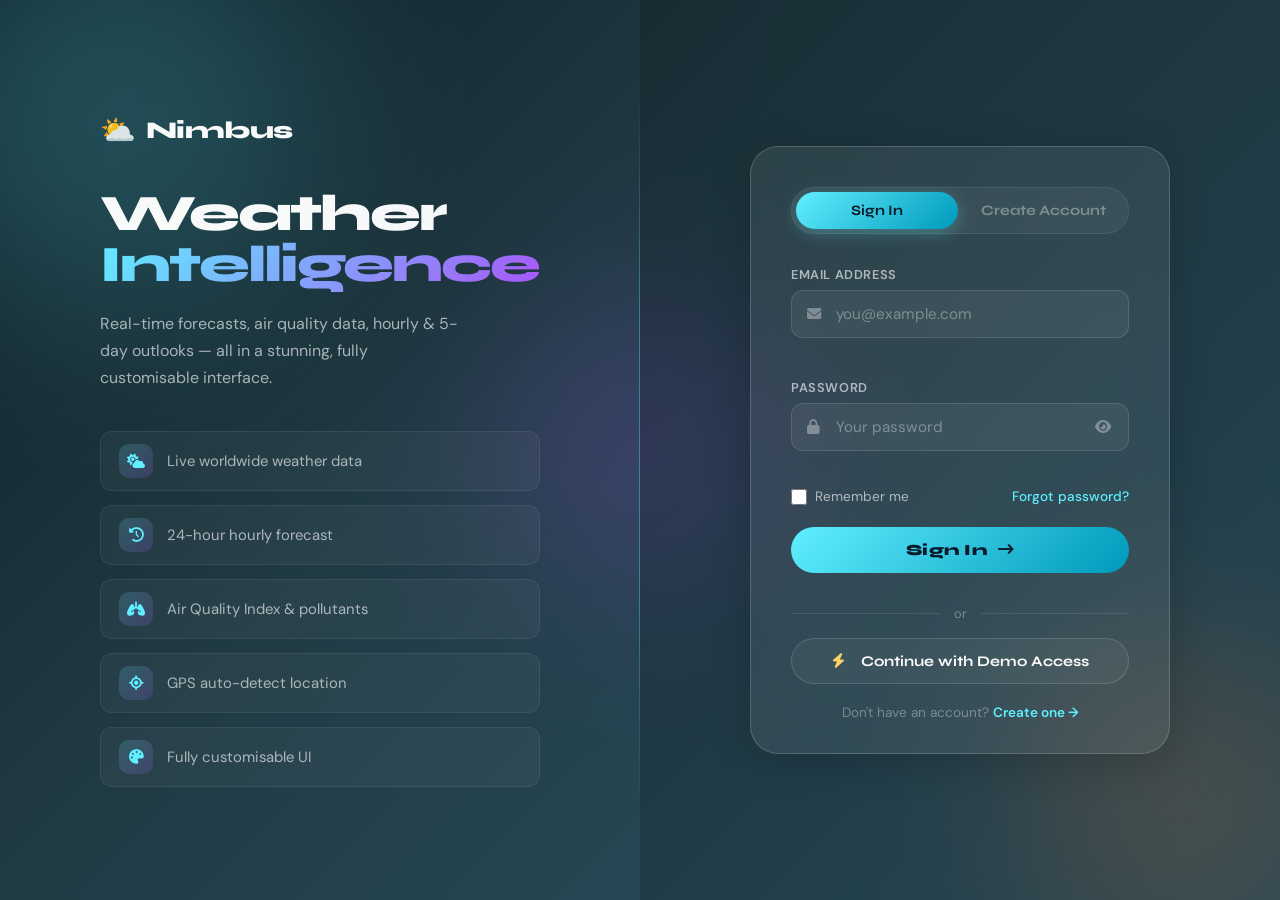
==== login.html @ afecb770 "Add login.html for user authentication interface" ====
<!DOCTYPE html>
<html lang="en">
<head>
  <meta charset="UTF-8" />
  <meta name="viewport" content="width=device-width, initial-scale=1.0"/>
  <title>Nimbus — Sign In</title>
  <link rel="stylesheet" href="style.css" />
  <link rel="preconnect" href="https://fonts.googleapis.com">
  <link rel="preconnect" href="https://fonts.gstatic.com" crossorigin>
  <link href="https://fonts.googleapis.com/css2?family=Syne:wght@400;500;600;700;800&family=DM+Sans:wght@300;400;500&display=swap" rel="stylesheet">
  <link rel="stylesheet" href="https://cdnjs.cloudflare.com/ajax/libs/font-awesome/6.5.0/css/all.min.css"/>
  <script>
    /* Redirect immediately if already logged in */
    if (localStorage.getItem('nimbus_session')) window.location.href = 'index.html';
  </script>
</head>
<body class="weather-clear">

  <div class="bg-layer"></div>
  <div class="bg-orbs">
    <div class="orb orb1"></div>
    <div class="orb orb2"></div>
    <div class="orb orb3"></div>
  </div>

  <div class="auth-page">

    <!-- ===== LEFT PANEL: Branding ===== -->
    <div class="auth-left">
      <div class="auth-brand-inner">

        <div class="logo auth-logo">
          <span class="logo-icon">⛅</span>
          <span class="logo-text">Nimbus</span>
        </div>

        <h1 class="auth-tagline">Weather<br/><span>Intelligence</span></h1>

        <p class="auth-sub">
          Real-time forecasts, air quality data, hourly &amp; 5-day outlooks —
          all in a stunning, fully customisable interface.
        </p>

        <div class="auth-features">
          <div class="auth-feature">
            <span class="af-icon"><i class="fa-solid fa-cloud-sun"></i></span>
            <span>Live worldwide weather data</span>
          </div>
          <div class="auth-feature">
            <span class="af-icon"><i class="fa-solid fa-clock-rotate-left"></i></span>
            <span>24-hour hourly forecast</span>
          </div>
          <div class="auth-feature">
            <span class="af-icon"><i class="fa-solid fa-lungs"></i></span>
            <span>Air Quality Index &amp; pollutants</span>
          </div>
          <div class="auth-feature">
            <span class="af-icon"><i class="fa-solid fa-location-crosshairs"></i></span>
            <span>GPS auto-detect location</span>
          </div>
          <div class="auth-feature">
            <span class="af-icon"><i class="fa-solid fa-palette"></i></span>
            <span>Fully customisable UI</span>
          </div>
        </div>

      </div>
    </div>

    <!-- ===== RIGHT PANEL: Auth Form ===== -->
    <div class="auth-right">
      <div class="auth-card glass-card">

        <!-- Tab Switcher -->
        <div class="auth-tabs">
          <button class="auth-tab active" data-tab="login">Sign In</button>
          <button class="auth-tab" data-tab="signup">Create Account</button>
        </div>

        <!-- ===== LOGIN FORM ===== -->
        <form class="auth-form" id="loginForm" novalidate>

          <div class="form-group">
            <label class="form-label" for="loginEmail">Email address</label>
            <div class="input-wrap">
              <i class="fa-solid fa-envelope input-icon"></i>
              <input
                type="email"
                id="loginEmail"
                class="form-input"
                placeholder="you@example.com"
                autocomplete="email"
              />
            </div>
            <span class="form-error" id="loginEmailErr"></span>
          </div>

          <div class="form-group">
            <label class="form-label" for="loginPass">Password</label>
            <div class="input-wrap">
              <i class="fa-solid fa-lock input-icon"></i>
              <input
                type="password"
                id="loginPass"
                class="form-input"
                placeholder="Your password"
                autocomplete="current-password"
              />
              <button type="button" class="toggle-pw" aria-label="Show/hide password">
                <i class="fa-solid fa-eye"></i>
              </button>
            </div>
            <span class="form-error" id="loginPassErr"></span>
          </div>

          <div class="form-row-space">
            <label class="check-label">
              <input type="checkbox" id="rememberMe" />
              <span>Remember me</span>
            </label>
            <a href="#" class="forgot-link">Forgot password?</a>
          </div>

          <button type="submit" class="btn-primary auth-submit">
            Sign In &nbsp;<i class="fa-solid fa-arrow-right-long"></i>
          </button>

          <div class="auth-divider"><span>or</span></div>

          <button type="button" class="demo-btn" id="demoBtn">
            <i class="fa-solid fa-bolt"></i>&nbsp; Continue with Demo Access
          </button>

        </form>

        <!-- ===== SIGNUP FORM ===== -->
        <form class="auth-form" id="signupForm" style="display:none" novalidate>

          <div class="form-group">
            <label class="form-label" for="signupName">Full name</label>
            <div class="input-wrap">
              <i class="fa-solid fa-user input-icon"></i>
              <input
                type="text"
                id="signupName"
                class="form-input"
                placeholder="Your full name"
                autocomplete="name"
              />
            </div>
            <span class="form-error" id="signupNameErr"></span>
          </div>

          <div class="form-group">
            <label class="form-label" for="signupEmail">Email address</label>
            <div class="input-wrap">
              <i class="fa-solid fa-envelope input-icon"></i>
              <input
                type="email"
                id="signupEmail"
                class="form-input"
                placeholder="you@example.com"
                autocomplete="email"
              />
            </div>
            <span class="form-error" id="signupEmailErr"></span>
          </div>

          <div class="form-group">
            <label class="form-label" for="signupPass">Password</label>
            <div class="input-wrap">
              <i class="fa-solid fa-lock input-icon"></i>
              <input
                type="password"
                id="signupPass"
                class="form-input"
                placeholder="Min. 8 characters"
              />
              <button type="button" class="toggle-pw" aria-label="Show/hide password">
                <i class="fa-solid fa-eye"></i>
              </button>
            </div>
            <span class="form-error" id="signupPassErr"></span>
          </div>

          <div class="form-group">
            <label class="form-label" for="signupConfirm">Confirm password</label>
            <div class="input-wrap">
              <i class="fa-solid fa-lock input-icon"></i>
              <input
                type="password"
                id="signupConfirm"
                class="form-input"
                placeholder="Repeat your password"
              />
            </div>
            <span class="form-error" id="signupConfirmErr"></span>
          </div>

          <div class="form-row-space">
            <label class="check-label">
              <input type="checkbox" id="agreeTerms" />
              <span>I agree to the <a href="#">Terms of Service</a></span>
            </label>
          </div>

          <button type="submit" class="btn-primary auth-submit">
            Create Account &nbsp;<i class="fa-solid fa-arrow-right-long"></i>
          </button>

        </form>

        <!-- Switch note -->
        <p class="auth-switch-note" id="switchNote">
          Don't have an account? <a href="#" id="switchLink">Create one →</a>
        </p>

      </div>
    </div>

  </div><!-- /auth-page -->

  <script>
    const loginForm  = document.getElementById('loginForm');
    const signupForm = document.getElementById('signupForm');
    const switchNote = document.getElementById('switchNote');
    const tabs       = document.querySelectorAll('.auth-tab');

    function setTab(tab) {
      tabs.forEach(t => t.classList.toggle('active', t.dataset.tab === tab));
      loginForm.style.display  = tab === 'login'  ? 'flex' : 'none';
      signupForm.style.display = tab === 'signup' ? 'flex' : 'none';
      switchNote.innerHTML = tab === 'login'
        ? `Don't have an account? <a href="#" id="switchLink">Create one →</a>`
        : `Already have an account? <a href="#" id="switchLink">Sign in →</a>`;
      document.getElementById('switchLink').addEventListener('click', e => {
        e.preventDefault();
        setTab(tab === 'login' ? 'signup' : 'login');
      });
    }

    tabs.forEach(t => t.addEventListener('click', () => setTab(t.dataset.tab)));
    document.getElementById('switchLink').addEventListener('click', e => {
      e.preventDefault(); setTab('signup');
    });

    document.querySelectorAll('.toggle-pw').forEach(btn => {
      btn.addEventListener('click', () => {
        const inp  = btn.parentElement.querySelector('input[type="password"], input[type="text"]');
        const icon = btn.querySelector('i');
        inp.type   = inp.type === 'password' ? 'text' : 'password';
        icon.className = inp.type === 'password' ? 'fa-solid fa-eye' : 'fa-solid fa-eye-slash';
      });
    });

    function setErr(id, msg)  { const el = document.getElementById(id); if (el) el.textContent = msg; }
    function clrErr(...ids)   { ids.forEach(id => { const el = document.getElementById(id); if (el) el.textContent = ''; }); }
    const EMAIL_RE = /^[^\s@]+@[^\s@]+\.[^\s@]+$/;

    function startSession(name, email) {
      localStorage.setItem('nimbus_session', JSON.stringify({
        name: name || email.split('@')[0],
        email,
        ts: Date.now()
      }));
      window.location.href = 'index.html';
    }

    loginForm.addEventListener('submit', e => {
      e.preventDefault();
      clrErr('loginEmailErr', 'loginPassErr');
      const email = document.getElementById('loginEmail').value.trim();
      const pass  = document.getElementById('loginPass').value;
      let ok = true;
      if (!email || !EMAIL_RE.test(email)) { setErr('loginEmailErr', 'Please enter a valid email address.'); ok = false; }
      if (!pass)                           { setErr('loginPassErr',  'Password is required.');               ok = false; }
      if (!ok) return;
      const users = JSON.parse(localStorage.getItem('nimbus_users') || '[]');
      const user  = users.find(u => u.email === email && u.pw === btoa(pass));
      if (!user) { setErr('loginPassErr', 'Incorrect email or password. Try the Demo button below.'); return; }
      startSession(user.name, user.email);
    });

    signupForm.addEventListener('submit', e => {
      e.preventDefault();
      clrErr('signupNameErr', 'signupEmailErr', 'signupPassErr', 'signupConfirmErr');
      const name    = document.getElementById('signupName').value.trim();
      const email   = document.getElementById('signupEmail').value.trim();
      const pass    = document.getElementById('signupPass').value;
      const confirm = document.getElementById('signupConfirm').value;
      const agree   = document.getElementById('agreeTerms').checked;
      let ok = true;
      if (!name)                           { setErr('signupNameErr',    'Full name is required.');                   ok = false; }
      if (!email || !EMAIL_RE.test(email)) { setErr('signupEmailErr',   'Please enter a valid email address.');      ok = false; }
      if (pass.length < 8)                 { setErr('signupPassErr',    'Password must be at least 8 characters.');  ok = false; }
      if (pass !== confirm)                { setErr('signupConfirmErr', 'Passwords do not match.');                  ok = false; }
      if (!agree)                          { setErr('signupConfirmErr', 'You must accept the Terms of Service.');     ok = false; }
      if (!ok) return;
      const users = JSON.parse(localStorage.getItem('nimbus_users') || '[]');
      if (users.find(u => u.email === email)) { setErr('signupEmailErr', 'This email is already registered. Sign in instead.'); return; }
      users.push({ name, email, pw: btoa(pass) });
      localStorage.setItem('nimbus_users', JSON.stringify(users));
      startSession(name, email);
    });

    document.getElementById('demoBtn').addEventListener('click', () => {
      startSession('Demo User', 'demo@nimbus.app');
    });
  </script>
</body>
</html>
---- style.css ----
/* ===========================
   NIMBUS WEATHER — STYLES
   =========================== */

:root {
  --font-display: 'Syne', sans-serif;
  --font-body: 'DM Sans', sans-serif;

  --glass-bg: rgba(255,255,255,0.08);
  --glass-border: rgba(255,255,255,0.18);
  --glass-shadow: 0 8px 40px rgba(0,0,0,0.18);
  --glass-blur: blur(24px);

  --text-primary: rgba(255,255,255,0.97);
  --text-secondary: rgba(255,255,255,0.62);
  --text-muted: rgba(255,255,255,0.35);

  --accent: #60EFFF;
  --accent2: #FF8C42;
  --success: #69FF97;
  --danger: #FF6B6B;
  --warning: #FFD166;

  --radius-sm: 12px;
  --radius-md: 20px;
  --radius-lg: 28px;

  --transition: all 0.3s cubic-bezier(0.4, 0, 0.2, 1);
}

body.dark-mode {
  --glass-bg: rgba(0,0,0,0.25);
  --glass-border: rgba(255,255,255,0.10);
  --text-primary: rgba(255,255,255,0.92);
}

/* ===========================
   RESET & BASE
   =========================== */
*, *::before, *::after { box-sizing: border-box; margin: 0; padding: 0; }
html { scroll-behavior: smooth; }

body {
  font-family: var(--font-body);
  color: var(--text-primary);
  min-height: 100vh;
  overflow-x: hidden;
  position: relative;
  transition: var(--transition);
}

a { color: var(--accent); text-decoration: none; }
a:hover { text-decoration: underline; }
.hidden { display: none !important; }

/* ===========================
   ANIMATED BACKGROUNDS
   =========================== */
.bg-layer {
  position: fixed;
  inset: 0;
  z-index: 0;
  transition: background 1.5s ease;
}

.weather-clear .bg-layer {
  background: linear-gradient(135deg, #0F2027 0%, #203A43 40%, #2C5364 100%);
}

.weather-clouds .bg-layer {
  background: linear-gradient(135deg, #1a1a2e 0%, #16213e 50%, #0f3460 100%);
}

.weather-rain .bg-layer {
  background: linear-gradient(135deg, #0d0d0d 0%, #1a1a2e 40%, #16213e 100%);
}

.weather-thunderstorm .bg-layer {
  background: linear-gradient(135deg, #0a0a0a 0%, #1a0533 50%, #2d0a5e 100%);
}

.weather-snow .bg-layer {
  background: linear-gradient(135deg, #1a2a4a 0%, #2a3a5a 50%, #3a4a6a 100%);
}

.weather-fog .bg-layer {
  background: linear-gradient(135deg, #2c3e50 0%, #3d5166 50%, #4a6380 100%);
}

.bg-orbs {
  position: fixed;
  inset: 0;
  z-index: 0;
  overflow: hidden;
  pointer-events: none;
}

.orb {
  position: absolute;
  border-radius: 50%;
  filter: blur(80px);
  opacity: 0.25;
  animation: floatOrb 12s ease-in-out infinite;
}

.orb1 {
  width: 500px; height: 500px;
  background: radial-gradient(circle, #60EFFF, transparent);
  top: -150px; left: -150px;
  animation-delay: 0s;
}
.orb2 {
  width: 400px; height: 400px;
  background: radial-gradient(circle, #FF8C42, transparent);
  bottom: -100px; right: -100px;
  animation-delay: -4s;
}
.orb3 {
  width: 350px; height: 350px;
  background: radial-gradient(circle, #a855f7, transparent);
  top: 50%; left: 50%;
  transform: translate(-50%, -50%);
  animation-delay: -8s;
}

@keyframes floatOrb {
  0%, 100% { transform: translate(0, 0) scale(1); }
  33% { transform: translate(40px, -30px) scale(1.05); }
  66% { transform: translate(-30px, 20px) scale(0.95); }
}

/* ===========================
   GLASS CARD
   =========================== */
.glass-card {
  background: var(--glass-bg);
  border: 1px solid var(--glass-border);
  backdrop-filter: var(--glass-blur);
  -webkit-backdrop-filter: var(--glass-blur);
  border-radius: var(--radius-lg);
  box-shadow: var(--glass-shadow);
  transition: var(--transition);
}
.glass-card:hover {
  border-color: rgba(255,255,255,0.28);
  transform: translateY(-2px);
  box-shadow: 0 16px 60px rgba(0,0,0,0.22);
}

/* ===========================
   APP WRAPPER
   =========================== */
.app-wrapper {
  position: relative;
  z-index: 2;
  max-width: 960px;
  margin: 0 auto;
  padding: 0 16px 48px;
}

/* ===========================
   HEADER
   =========================== */
.app-header {
  display: flex;
  justify-content: space-between;
  align-items: center;
  padding: 24px 0 20px;
}

.logo {
  display: flex;
  align-items: center;
  gap: 10px;
  font-family: var(--font-display);
  font-size: 1.5rem;
  font-weight: 800;
  letter-spacing: -0.5px;
}
.logo-icon { font-size: 1.8rem; }
.logo-text { color: var(--text-primary); }

.header-right {
  display: flex;
  align-items: center;
  gap: 10px;
}

.icon-btn {
  background: var(--glass-bg);
  border: 1px solid var(--glass-border);
  border-radius: 50%;
  width: 40px; height: 40px;
  display: flex; align-items: center; justify-content: center;
  cursor: pointer;
  color: var(--text-primary);
  font-size: 0.95rem;
  backdrop-filter: var(--glass-blur);
  transition: var(--transition);
}
.icon-btn:hover {
  background: rgba(255,255,255,0.18);
  border-color: rgba(255,255,255,0.4);
  transform: scale(1.1);
}

.unit-toggle {
  background: var(--glass-bg);
  border: 1px solid var(--glass-border);
  border-radius: 20px;
  padding: 6px 16px;
  cursor: pointer;
  color: var(--text-primary);
  font-family: var(--font-display);
  font-size: 0.9rem;
  font-weight: 700;
  backdrop-filter: var(--glass-blur);
  transition: var(--transition);
}
.unit-toggle:hover {
  background: rgba(255,255,255,0.18);
  transform: scale(1.05);
}

.user-avatar-btn {
  width: 40px;
  height: 40px;
  border-radius: 50%;
  background: var(--accent);
  color: #0a1a2a;
  font-family: var(--font-display);
  font-size: 0.95rem;
  font-weight: 800;
  display: flex;
  align-items: center;
  justify-content: center;
  cursor: pointer;
  transition: var(--transition);
  border: 2px solid rgba(255,255,255,0.25);
  flex-shrink: 0;
  line-height: 1;
}
.user-avatar-btn:hover {
  transform: scale(1.1);
  box-shadow: 0 4px 20px rgba(96,239,255,0.4);
}

/* ===========================
   SEARCH
   =========================== */
.search-section {
  position: relative;
  margin-bottom: 28px;
}

.search-box {
  display: flex;
  align-items: center;
  gap: 12px;
  background: var(--glass-bg);
  border: 1px solid var(--glass-border);
  backdrop-filter: var(--glass-blur);
  border-radius: 60px;
  padding: 14px 20px;
  box-shadow: 0 4px 24px rgba(0,0,0,0.15);
  transition: var(--transition);
}
.search-box:focus-within {
  border-color: var(--accent);
  box-shadow: 0 4px 32px rgba(96,239,255,0.2);
}

.search-icon {
  color: var(--text-secondary);
  font-size: 1rem;
  flex-shrink: 0;
}

#searchInput {
  flex: 1;
  background: transparent;
  border: none;
  outline: none;
  font-family: var(--font-body);
  font-size: 1rem;
  color: var(--text-primary);
}
#searchInput::placeholder { color: var(--text-muted); }

.search-btn {
  background: linear-gradient(135deg, var(--accent), #0099bb);
  border: none;
  border-radius: 40px;
  padding: 8px 22px;
  cursor: pointer;
  color: #0a1a2a;
  font-family: var(--font-display);
  font-size: 0.9rem;
  font-weight: 700;
  transition: var(--transition);
  white-space: nowrap;
}
.search-btn:hover {
  transform: scale(1.05);
  box-shadow: 0 4px 20px rgba(96,239,255,0.4);
}

.suggestions-box {
  position: absolute;
  top: calc(100% + 8px);
  left: 0; right: 0;
  background: rgba(10, 20, 40, 0.96);
  border: 1px solid var(--glass-border);
  border-radius: var(--radius-md);
  backdrop-filter: blur(32px);
  z-index: 100;
  overflow: hidden;
  box-shadow: 0 12px 40px rgba(0,0,0,0.4);
  display: none;
}
.suggestions-box.show { display: block; }
.suggestion-item {
  padding: 14px 20px;
  cursor: pointer;
  display: flex;
  align-items: center;
  gap: 12px;
  font-size: 0.95rem;
  transition: background 0.2s;
}
.suggestion-item:hover { background: rgba(255,255,255,0.08); }
.suggestion-item i { color: var(--accent); }

/* ===========================
   LOADING
   =========================== */
.loading-overlay {
  display: none;
  flex-direction: column;
  align-items: center;
  justify-content: center;
  padding: 60px 20px;
  gap: 16px;
}
.loading-overlay.show { display: flex; }
.spinner {
  width: 48px; height: 48px;
  border: 3px solid rgba(255,255,255,0.1);
  border-top-color: var(--accent);
  border-radius: 50%;
  animation: spin 0.8s linear infinite;
}
@keyframes spin { to { transform: rotate(360deg); } }
.loading-overlay p { color: var(--text-secondary); font-size: 0.95rem; }

/* ===========================
   ERROR TOAST
   =========================== */
.error-toast {
  position: fixed;
  top: 20px; left: 50%;
  transform: translateX(-50%) translateY(-80px);
  background: rgba(255,107,107,0.95);
  color: white;
  padding: 14px 24px;
  border-radius: 40px;
  font-size: 0.9rem;
  z-index: 9999;
  transition: transform 0.4s cubic-bezier(0.4,0,0.2,1);
  backdrop-filter: blur(20px);
  box-shadow: 0 8px 32px rgba(255,107,107,0.4);
  text-align: center;
  max-width: 90vw;
}
.error-toast.show { transform: translateX(-50%) translateY(0); }

/* ===========================
   HERO CARD
   =========================== */
.hero-card {
  display: flex;
  justify-content: space-between;
  align-items: flex-start;
  padding: 36px 40px;
  margin-bottom: 20px;
  gap: 20px;
}

.hero-left { flex: 1; }

.city-name {
  font-family: var(--font-display);
  font-size: clamp(2rem, 5vw, 3.2rem);
  font-weight: 800;
  line-height: 1;
  margin-bottom: 8px;
  letter-spacing: -1px;
}

.country-date {
  color: var(--text-secondary);
  font-size: 0.95rem;
  margin-bottom: 24px;
  display: flex;
  gap: 8px;
  align-items: center;
}
.dot { color: var(--text-muted); }

.temp-display {
  display: flex;
  align-items: flex-start;
  gap: 4px;
  line-height: 1;
  margin-bottom: 10px;
}
#tempValue {
  font-family: var(--font-display);
  font-size: clamp(4rem, 12vw, 6rem);
  font-weight: 800;
  letter-spacing: -4px;
}
.temp-unit {
  font-family: var(--font-display);
  font-size: 2rem;
  font-weight: 600;
  margin-top: 12px;
  color: var(--text-secondary);
}

.weather-desc {
  font-size: 1.2rem;
  font-weight: 500;
  color: var(--text-secondary);
  text-transform: capitalize;
  margin-bottom: 16px;
}

.feels-row { font-size: 0.9rem; color: var(--text-secondary); }
.feels-row strong { color: var(--text-primary); }

.hero-right {
  display: flex;
  flex-direction: column;
  align-items: center;
  gap: 28px;
  min-width: 160px;
}

.weather-icon-wrap { position: relative; }

.big-icon {
  font-size: clamp(5rem, 10vw, 7rem);
  filter: drop-shadow(0 0 30px rgba(255,255,255,0.3));
  animation: iconFloat 4s ease-in-out infinite;
}
@keyframes iconFloat {
  0%, 100% { transform: translateY(0); }
  50% { transform: translateY(-12px); }
}

.sun-times { display: flex; flex-direction: column; gap: 12px; width: 100%; }
.sun-item {
  display: flex;
  align-items: center;
  gap: 12px;
  background: rgba(255,255,255,0.05);
  padding: 10px 16px;
  border-radius: var(--radius-sm);
  border: 1px solid rgba(255,255,255,0.08);
}
.sun-item i { color: var(--warning); font-size: 1rem; width: 16px; text-align: center; }
.sun-item div { display: flex; flex-direction: column; }
.sun-label { font-size: 0.72rem; color: var(--text-muted); text-transform: uppercase; letter-spacing: 0.5px; }
.sun-item span:last-child { font-size: 0.92rem; font-weight: 600; }

/* ===========================
   STATS GRID
   =========================== */
.stats-grid {
  display: grid;
  grid-template-columns: repeat(3, 1fr);
  gap: 16px;
  margin-bottom: 20px;
}

.stat-card { padding: 22px 24px; display: flex; flex-direction: column; gap: 10px; }

.stat-icon { font-size: 1.4rem; }
.stat-icon.blue { color: #60EFFF; }
.stat-icon.teal { color: #48CAE4; }
.stat-icon.orange { color: #FF8C42; }
.stat-icon.purple { color: #C77DFF; }
.stat-icon.green { color: #69FF97; }

.stat-info { display: flex; flex-direction: column; gap: 3px; }
.stat-label { font-size: 0.75rem; color: var(--text-muted); text-transform: uppercase; letter-spacing: 0.8px; }
.stat-value { font-family: var(--font-display); font-size: 1.3rem; font-weight: 700; }

.stat-bar { height: 4px; background: rgba(255,255,255,0.1); border-radius: 2px; overflow: hidden; }
.stat-bar-fill {
  height: 100%;
  background: linear-gradient(90deg, var(--accent), #0099bb);
  border-radius: 2px;
  transition: width 1s ease;
}

.wind-dir { font-size: 0.85rem; color: var(--text-secondary); display: flex; align-items: center; gap: 6px; }

/* ===========================
   SECTIONS
   =========================== */
.section-block { padding: 28px 32px; margin-bottom: 20px; }

.section-header { display: flex; align-items: center; gap: 12px; margin-bottom: 24px; }
.section-header i { color: var(--accent); font-size: 1.1rem; }
.section-header h3 { font-family: var(--font-display); font-size: 1.05rem; font-weight: 700; letter-spacing: 0.2px; }

.hourly-scroll {
  display: flex;
  gap: 12px;
  overflow-x: auto;
  padding-bottom: 8px;
  scrollbar-width: thin;
  scrollbar-color: rgba(255,255,255,0.15) transparent;
}
.hourly-scroll::-webkit-scrollbar { height: 4px; }
.hourly-scroll::-webkit-scrollbar-thumb { background: rgba(255,255,255,0.2); border-radius: 4px; }

.hourly-item {
  flex: 0 0 80px;
  display: flex;
  flex-direction: column;
  align-items: center;
  gap: 8px;
  padding: 16px 10px;
  border-radius: var(--radius-sm);
  border: 1px solid rgba(255,255,255,0.08);
  background: rgba(255,255,255,0.04);
  transition: var(--transition);
  cursor: default;
}
.hourly-item:hover { background: rgba(255,255,255,0.1); border-color: rgba(255,255,255,0.2); }
.hourly-item.now { background: rgba(96,239,255,0.12); border-color: var(--accent); }

.hourly-time { font-size: 0.75rem; color: var(--text-muted); font-weight: 600; }
.hourly-icon { font-size: 1.5rem; }
.hourly-temp { font-family: var(--font-display); font-size: 0.95rem; font-weight: 700; }
.hourly-rain { font-size: 0.72rem; color: #60EFFF; }

.forecast-list { display: flex; flex-direction: column; gap: 10px; }

.forecast-item {
  display: flex;
  align-items: center;
  gap: 16px;
  padding: 16px 20px;
  border-radius: var(--radius-sm);
  border: 1px solid rgba(255,255,255,0.06);
  background: rgba(255,255,255,0.03);
  transition: var(--transition);
}
.forecast-item:hover { background: rgba(255,255,255,0.07); border-color: rgba(255,255,255,0.14); }

.forecast-day { font-family: var(--font-display); font-weight: 700; font-size: 0.95rem; min-width: 80px; }
.forecast-icon { font-size: 1.6rem; }
.forecast-desc { flex: 1; font-size: 0.88rem; color: var(--text-secondary); text-transform: capitalize; }
.forecast-rain { font-size: 0.8rem; color: #60EFFF; min-width: 50px; text-align: right; }
.forecast-temps { display: flex; gap: 10px; min-width: 100px; justify-content: flex-end; }
.forecast-max { font-family: var(--font-display); font-weight: 700; font-size: 0.95rem; }
.forecast-min { font-family: var(--font-display); font-weight: 400; font-size: 0.95rem; color: var(--text-muted); }

/* ===========================
   BOTTOM GRID
   =========================== */
.bottom-grid { display: grid; grid-template-columns: 1fr 1fr; gap: 20px; margin-bottom: 20px; }

.aqi-card, .map-card { padding: 28px 32px; }

.aqi-display { display: flex; align-items: baseline; gap: 16px; margin-bottom: 20px; }
.aqi-index { font-family: var(--font-display); font-size: 3.5rem; font-weight: 800; letter-spacing: -2px; line-height: 1; }
.aqi-label { font-size: 1rem; font-weight: 600; }

.aqi-good { color: var(--success); }
.aqi-moderate { color: var(--warning); }
.aqi-poor { color: var(--accent2); }
.aqi-bad { color: var(--danger); }

.aqi-details { display: grid; grid-template-columns: 1fr 1fr; gap: 12px; }
.aqi-detail-item { display: flex; flex-direction: column; gap: 3px; }
.aqi-detail-name { font-size: 0.72rem; color: var(--text-muted); text-transform: uppercase; letter-spacing: 0.5px; }
.aqi-detail-value { font-family: var(--font-display); font-size: 0.95rem; font-weight: 700; }

.location-details { display: flex; flex-direction: column; gap: 14px; }
.loc-item {
  display: flex;
  justify-content: space-between;
  align-items: center;
  padding-bottom: 12px;
  border-bottom: 1px solid rgba(255,255,255,0.06);
}
.loc-item:last-child { border-bottom: none; padding-bottom: 0; }
.loc-key { font-size: 0.82rem; color: var(--text-muted); text-transform: uppercase; letter-spacing: 0.5px; }
.loc-val { font-family: var(--font-display); font-size: 0.95rem; font-weight: 700; }

/* ===========================
   MODAL
   =========================== */
.modal-overlay {
  position: fixed;
  inset: 0;
  background: rgba(0,0,0,0.7);
  backdrop-filter: blur(20px);
  z-index: 9999;
  display: flex;
  align-items: center;
  justify-content: center;
  padding: 20px;
}
.modal-overlay.hidden { display: none; }

.modal-card {
  background: rgba(10,20,40,0.95);
  border: 1px solid rgba(255,255,255,0.15);
  border-radius: var(--radius-lg);
  padding: 48px 40px;
  max-width: 440px;
  width: 100%;
  text-align: center;
  box-shadow: 0 32px 80px rgba(0,0,0,0.5);
  animation: modalIn 0.4s cubic-bezier(0.4,0,0.2,1);
}
@keyframes modalIn {
  from { transform: scale(0.9); opacity: 0; }
  to { transform: scale(1); opacity: 1; }
}

.modal-icon { font-size: 3.5rem; margin-bottom: 16px; }
.modal-card h2 { font-family: var(--font-display); font-size: 1.8rem; font-weight: 800; margin-bottom: 12px; }
.modal-card h2 span { color: var(--accent); }
.modal-card p { color: var(--text-secondary); font-size: 0.95rem; line-height: 1.6; margin-bottom: 14px; }

.get-key-link { display: inline-block; font-size: 0.9rem; margin-bottom: 24px; color: var(--accent); font-weight: 600; }

.modal-card input {
  width: 100%;
  background: rgba(255,255,255,0.06);
  border: 1px solid rgba(255,255,255,0.15);
  border-radius: var(--radius-sm);
  padding: 14px 18px;
  font-family: var(--font-body);
  font-size: 0.95rem;
  color: var(--text-primary);
  outline: none;
  margin-bottom: 16px;
  transition: border-color 0.3s;
}
.modal-card input:focus { border-color: var(--accent); }
.modal-card input::placeholder { color: var(--text-muted); }

.btn-primary {
  width: 100%;
  background: linear-gradient(135deg, var(--accent), #0099bb);
  border: none;
  border-radius: 40px;
  padding: 14px;
  cursor: pointer;
  color: #0a1a2a;
  font-family: var(--font-display);
  font-size: 1rem;
  font-weight: 800;
  transition: var(--transition);
  margin-bottom: 16px;
}
.btn-primary:hover {
  transform: scale(1.03);
  box-shadow: 0 8px 30px rgba(96,239,255,0.4);
}

.modal-card small { color: var(--text-muted); font-size: 0.78rem; line-height: 1.5; }

/* ===========================
   FOOTER
   =========================== */
.app-footer {
  text-align: center;
  padding: 20px 0 0;
  color: var(--text-muted);
  font-size: 0.82rem;
  display: flex;
  justify-content: center;
  gap: 20px;
  flex-wrap: wrap;
}
.app-footer a { color: var(--accent); }

/* ===========================
   ANIMATIONS - CONTENT IN
   =========================== */
.main-content.show > * { animation: fadeUp 0.5s ease both; }
.main-content.show > *:nth-child(1) { animation-delay: 0.05s; }
.main-content.show > *:nth-child(2) { animation-delay: 0.1s; }
.main-content.show > *:nth-child(3) { animation-delay: 0.15s; }
.main-content.show > *:nth-child(4) { animation-delay: 0.2s; }
.main-content.show > *:nth-child(5) { animation-delay: 0.25s; }
.main-content.show > *:nth-child(6) { animation-delay: 0.3s; }

@keyframes fadeUp {
  from { opacity: 0; transform: translateY(20px); }
  to { opacity: 1; transform: translateY(0); }
}

.rain-canvas {
  position: fixed;
  inset: 0;
  z-index: 1;
  pointer-events: none;
  opacity: 0.5;
}

/* =====================================================
   AUTH PAGE — PREMIUM RESPONSIVE (login.html)
   ===================================================== */

.auth-page {
  position: relative;
  z-index: 2;
  min-height: 100vh;
  display: grid;
  grid-template-columns: 1fr 1fr;
  align-items: stretch;
}

/* ---- LEFT BRANDING PANEL ---- */
.auth-left {
  display: flex;
  align-items: center;
  justify-content: center;
  padding: 60px 56px;
  position: relative;
  overflow: hidden;
}

/* Decorative shimmer line on right edge of left panel */
.auth-left::after {
  content: '';
  position: absolute;
  top: 10%;
  right: 0;
  width: 1px;
  height: 80%;
  background: linear-gradient(
    to bottom,
    transparent,
    rgba(96,239,255,0.35) 30%,
    rgba(96,239,255,0.35) 70%,
    transparent
  );
}

.auth-brand-inner {
  max-width: 440px;
  width: 100%;
  animation: fadeUp 0.8s ease both;
}

.auth-logo {
  margin-bottom: 40px;
}

.auth-tagline {
  font-family: var(--font-display);
  font-size: clamp(2.6rem, 4vw, 3.8rem);
  font-weight: 800;
  line-height: 1.0;
  letter-spacing: -2px;
  margin-bottom: 20px;
  color: var(--text-primary);
}
.auth-tagline span {
  background: linear-gradient(135deg, var(--accent), #a855f7);
  -webkit-background-clip: text;
  -webkit-text-fill-color: transparent;
  background-clip: text;
}

.auth-sub {
  color: var(--text-secondary);
  font-size: 1rem;
  line-height: 1.7;
  margin-bottom: 40px;
  max-width: 360px;
}

.auth-features {
  display: flex;
  flex-direction: column;
  gap: 14px;
}

.auth-feature {
  display: flex;
  align-items: center;
  gap: 14px;
  font-size: 0.93rem;
  color: var(--text-secondary);
  padding: 12px 18px;
  background: rgba(255,255,255,0.04);
  border: 1px solid rgba(255,255,255,0.07);
  border-radius: var(--radius-sm);
  transition: var(--transition);
}
.auth-feature:hover {
  background: rgba(255,255,255,0.08);
  color: var(--text-primary);
  border-color: rgba(96,239,255,0.2);
  transform: translateX(4px);
}

.af-icon {
  width: 34px;
  height: 34px;
  border-radius: 10px;
  background: linear-gradient(135deg, rgba(96,239,255,0.18), rgba(168,85,247,0.18));
  display: flex;
  align-items: center;
  justify-content: center;
  font-size: 0.9rem;
  color: var(--accent);
  flex-shrink: 0;
}

/* ---- RIGHT FORM PANEL ---- */
.auth-right {
  display: flex;
  align-items: center;
  justify-content: center;
  padding: 48px 56px;
  background: rgba(0,0,0,0.15);
}

.auth-card {
  width: 100%;
  max-width: 420px;
  padding: 40px 40px 32px;
  /* Override the hover translateY so the form doesn't jump */
  transition: box-shadow 0.3s ease, border-color 0.3s ease;
}
.auth-card:hover {
  transform: none;
}

/* ---- TABS ---- */
.auth-tabs {
  display: flex;
  gap: 4px;
  background: rgba(255,255,255,0.05);
  border: 1px solid rgba(255,255,255,0.08);
  border-radius: 40px;
  padding: 4px;
  margin-bottom: 32px;
}

.auth-tab {
  flex: 1;
  background: transparent;
  border: none;
  border-radius: 36px;
  padding: 10px 16px;
  font-family: var(--font-display);
  font-size: 0.9rem;
  font-weight: 700;
  color: var(--text-muted);
  cursor: pointer;
  transition: var(--transition);
}
.auth-tab.active {
  background: linear-gradient(135deg, var(--accent), #0099bb);
  color: #0a1a2a;
  box-shadow: 0 4px 16px rgba(96,239,255,0.3);
}
.auth-tab:not(.active):hover { color: var(--text-primary); background: rgba(255,255,255,0.06); }

/* ---- FORM ---- */
.auth-form {
  display: flex;
  flex-direction: column;
  gap: 18px;
}

.form-group {
  display: flex;
  flex-direction: column;
  gap: 7px;
}

.form-label {
  font-size: 0.8rem;
  font-weight: 600;
  color: var(--text-secondary);
  text-transform: uppercase;
  letter-spacing: 0.6px;
}

.input-wrap {
  position: relative;
  display: flex;
  align-items: center;
}

.input-icon {
  position: absolute;
  left: 16px;
  color: var(--text-muted);
  font-size: 0.9rem;
  pointer-events: none;
  z-index: 1;
}

.form-input {
  width: 100%;
  background: rgba(255,255,255,0.06);
  border: 1px solid rgba(255,255,255,0.12);
  border-radius: var(--radius-sm);
  padding: 13px 44px 13px 44px;
  font-family: var(--font-body);
  font-size: 0.95rem;
  color: var(--text-primary);
  outline: none;
  transition: border-color 0.25s ease, background 0.25s ease, box-shadow 0.25s ease;
}
.form-input::placeholder { color: var(--text-muted); }
.form-input:focus {
  border-color: var(--accent);
  background: rgba(96,239,255,0.06);
  box-shadow: 0 0 0 3px rgba(96,239,255,0.12);
}

.toggle-pw {
  position: absolute;
  right: 14px;
  background: transparent;
  border: none;
  color: var(--text-muted);
  cursor: pointer;
  font-size: 0.9rem;
  padding: 4px;
  transition: color 0.2s;
  z-index: 1;
}
.toggle-pw:hover { color: var(--text-primary); }

.form-error {
  font-size: 0.78rem;
  color: var(--danger);
  min-height: 16px;
  padding-left: 4px;
}

/* Remember / Forgot row */
.form-row-space {
  display: flex;
  justify-content: space-between;
  align-items: center;
  margin-top: -4px;
  flex-wrap: wrap;
  gap: 8px;
}

.check-label {
  display: flex;
  align-items: center;
  gap: 8px;
  font-size: 0.85rem;
  color: var(--text-secondary);
  cursor: pointer;
  user-select: none;
}
.check-label input[type="checkbox"] {
  width: 16px;
  height: 16px;
  accent-color: var(--accent);
  cursor: pointer;
}
.check-label a { font-size: 0.85rem; }

.forgot-link {
  font-size: 0.85rem;
  color: var(--accent);
  font-weight: 500;
}
.forgot-link:hover { text-decoration: underline; }

/* Submit button */
.auth-submit {
  margin-top: 4px;
  padding: 14px;
  border-radius: 40px;
  font-size: 0.97rem;
  letter-spacing: 0.3px;
}

/* Divider */
.auth-divider {
  display: flex;
  align-items: center;
  gap: 14px;
  color: var(--text-muted);
  font-size: 0.8rem;
  margin: -2px 0;
}
.auth-divider::before,
.auth-divider::after {
  content: '';
  flex: 1;
  height: 1px;
  background: rgba(255,255,255,0.1);
}

/* Demo button */
.demo-btn {
  width: 100%;
  background: rgba(255,255,255,0.05);
  border: 1px solid rgba(255,255,255,0.14);
  border-radius: 40px;
  padding: 13px;
  cursor: pointer;
  color: var(--text-primary);
  font-family: var(--font-display);
  font-size: 0.92rem;
  font-weight: 700;
  transition: var(--transition);
  display: flex;
  align-items: center;
  justify-content: center;
  gap: 8px;
}
.demo-btn:hover {
  background: rgba(255,255,255,0.1);
  border-color: rgba(255,255,255,0.28);
  transform: scale(1.02);
  box-shadow: 0 4px 20px rgba(0,0,0,0.2);
}
.demo-btn i { color: var(--warning); }

/* Switch note */
.auth-switch-note {
  text-align: center;
  margin-top: 20px;
  font-size: 0.85rem;
  color: var(--text-muted);
}
.auth-switch-note a {
  color: var(--accent);
  font-weight: 600;
}

/* =====================================================
   RESPONSIVE — TABLET (≤ 1024px)
   ===================================================== */
@media (max-width: 1024px) {
  .auth-page {
    grid-template-columns: 1fr 1fr;
  }

  .auth-left {
    padding: 48px 36px;
  }

  .auth-right {
    padding: 40px 32px;
  }

  .auth-tagline {
    font-size: clamp(2rem, 3.5vw, 2.8rem);
  }

  .auth-sub {
    font-size: 0.92rem;
  }

  .auth-card {
    padding: 32px 28px 24px;
  }

  /* Main app stats grid */
  .stats-grid {
    grid-template-columns: repeat(2, 1fr);
  }

  .bottom-grid {
    grid-template-columns: 1fr;
  }
}

/* =====================================================
   RESPONSIVE — SMALL TABLET / LARGE MOBILE (≤ 768px)
   ===================================================== */
@media (max-width: 768px) {

  /* ---- Auth page stacks vertically ---- */
  .auth-page {
    grid-template-columns: 1fr;
    grid-template-rows: auto 1fr;
  }

  .auth-left {
    padding: 36px 24px 28px;
    justify-content: flex-start;
  }

  /* Hide the decorative border line */
  .auth-left::after { display: none; }

  .auth-brand-inner {
    max-width: 100%;
  }

  .auth-logo {
    margin-bottom: 20px;
  }

  .auth-tagline {
    font-size: clamp(1.8rem, 6vw, 2.4rem);
    margin-bottom: 14px;
  }

  .auth-sub {
    font-size: 0.9rem;
    margin-bottom: 20px;
    max-width: 100%;
  }

  .auth-features {
    display: grid;
    grid-template-columns: 1fr 1fr;
    gap: 10px;
  }

  .auth-feature {
    font-size: 0.82rem;
    padding: 10px 12px;
    gap: 10px;
  }

  .auth-feature:hover { transform: none; }

  .af-icon {
    width: 28px;
    height: 28px;
    border-radius: 8px;
    font-size: 0.78rem;
    flex-shrink: 0;
  }

  /* Right panel full width */
  .auth-right {
    padding: 24px 20px 40px;
    background: transparent;
  }

  .auth-card {
    max-width: 100%;
    padding: 28px 24px 20px;
  }

  /* Main app */
  .hero-card {
    flex-direction: column;
    padding: 28px 24px;
  }

  .hero-right {
    width: 100%;
    flex-direction: row;
    justify-content: space-between;
    min-width: unset;
  }

  .sun-times {
    flex-direction: row;
    gap: 10px;
  }

  .stats-grid {
    grid-template-columns: repeat(2, 1fr);
  }

  .section-block {
    padding: 20px 20px;
  }

  .bottom-grid {
    grid-template-columns: 1fr;
  }

  .forecast-item { flex-wrap: wrap; }
  .forecast-desc { min-width: 100px; }
}

/* =====================================================
   RESPONSIVE — MOBILE (≤ 480px)
   ===================================================== */
@media (max-width: 480px) {

  .auth-left {
    padding: 28px 18px 20px;
  }

  .auth-tagline {
    font-size: 1.8rem;
    letter-spacing: -1px;
  }

  .auth-sub {
    font-size: 0.85rem;
    line-height: 1.6;
  }

  /* Single column features on very small screens */
  .auth-features {
    grid-template-columns: 1fr;
    gap: 8px;
  }

  .auth-right {
    padding: 16px 16px 36px;
  }

  .auth-card {
    padding: 24px 18px 18px;
    border-radius: var(--radius-md);
  }

  .auth-tabs {
    margin-bottom: 24px;
  }

  .auth-tab {
    font-size: 0.82rem;
    padding: 9px 12px;
  }

  .auth-form {
    gap: 14px;
  }

  .form-input {
    padding: 12px 40px 12px 42px;
    font-size: 0.9rem;
  }

  .auth-submit {
    padding: 13px;
    font-size: 0.92rem;
  }

  .demo-btn {
    padding: 12px;
    font-size: 0.87rem;
  }

  /* Main app */
  .hero-card { padding: 20px 16px; }

  .stats-grid {
    grid-template-columns: repeat(2, 1fr);
    gap: 10px;
  }

  .stat-card { padding: 16px 16px; }

  .section-block { padding: 18px 16px; }

  .forecast-item { padding: 12px 14px; }

  .forecast-day { min-width: 60px; font-size: 0.85rem; }
  .forecast-icon { font-size: 1.3rem; }

  .aqi-card, .map-card { padding: 20px 18px; }

  .aqi-index { font-size: 2.8rem; }

  .modal-card { padding: 32px 24px; }
}

/* =====================================================
   RESPONSIVE — VERY SMALL (≤ 360px)
   ===================================================== */
@media (max-width: 360px) {
  .auth-tagline { font-size: 1.55rem; }

  .auth-card { padding: 20px 14px 16px; }

  .stats-grid { grid-template-columns: 1fr 1fr; gap: 8px; }

  .stat-value { font-size: 1.1rem; }
}

/* ===========================
   HEADER SEARCH (main app)
   =========================== */
.app-header {
  gap: 16px;
}

/* Give the search section flex-grow so it fills the middle */
.header-search {
  flex: 1;
  min-width: 0;
  max-width: 520px;
  margin: 0 8px;
}

/* ===========================
   PROFILE DROPDOWN
   =========================== */
.profile-dropdown {
  position: fixed;
  z-index: 9998;
  min-width: 240px;
  background: rgba(8, 18, 34, 0.97);
  border: 1px solid rgba(255,255,255,0.14);
  border-radius: var(--radius-md);
  backdrop-filter: blur(32px);
  -webkit-backdrop-filter: blur(32px);
  box-shadow: 0 16px 60px rgba(0,0,0,0.5);
  overflow: hidden;
  animation: fadeUp 0.22s ease both;
}

.pd-user {
  display: flex;
  align-items: center;
  gap: 14px;
  padding: 18px 20px 14px;
}

.pd-avatar {
  width: 42px;
  height: 42px;
  border-radius: 50%;
  background: linear-gradient(135deg, var(--accent), #a855f7);
  color: #0a1a2a;
  font-family: var(--font-display);
  font-size: 1rem;
  font-weight: 800;
  display: flex;
  align-items: center;
  justify-content: center;
  flex-shrink: 0;
}

.pd-info {
  display: flex;
  flex-direction: column;
  gap: 3px;
  min-width: 0;
}

.pd-name {
  font-family: var(--font-display);
  font-size: 0.95rem;
  font-weight: 700;
  color: var(--text-primary);
  white-space: nowrap;
  overflow: hidden;
  text-overflow: ellipsis;
}

.pd-email {
  font-size: 0.78rem;
  color: var(--text-muted);
  white-space: nowrap;
  overflow: hidden;
  text-overflow: ellipsis;
}

.pd-divider {
  height: 1px;
  background: rgba(255,255,255,0.08);
  margin: 0 12px;
}

.pd-item {
  width: 100%;
  background: transparent;
  border: none;
  padding: 13px 20px;
  text-align: left;
  font-family: var(--font-body);
  font-size: 0.9rem;
  color: var(--text-secondary);
  cursor: pointer;
  display: flex;
  align-items: center;
  gap: 12px;
  transition: background 0.2s, color 0.2s;
}
.pd-item:hover {
  background: rgba(255,255,255,0.07);
  color: var(--text-primary);
}
.pd-item i { width: 16px; text-align: center; color: var(--accent); }

.pd-logout { padding-bottom: 14px; }
.pd-logout:hover { color: var(--danger) !important; }
.pd-logout i { color: var(--danger) !important; }

/* ===========================
   RESPONSIVE — HEADER SEARCH
   =========================== */
@media (max-width: 768px) {
  .app-header {
    flex-wrap: wrap;
    padding-bottom: 12px;
    row-gap: 12px;
  }

  /* Logo left, controls right on row 1 */
  .logo { order: 1; }
  .header-right { order: 2; margin-left: auto; }

  /* Search bar full width on row 2 */
  .header-search {
    order: 3;
    width: 100%;
    max-width: 100%;
    margin: 0;
    flex: none;
  }
}

@media (max-width: 480px) {
  .unit-toggle { padding: 6px 10px; font-size: 0.82rem; }
  .icon-btn { width: 36px; height: 36px; font-size: 0.85rem; }
  .user-avatar-btn { width: 36px; height: 36px; font-size: 0.85rem; }
  .header-right { gap: 7px; }
}
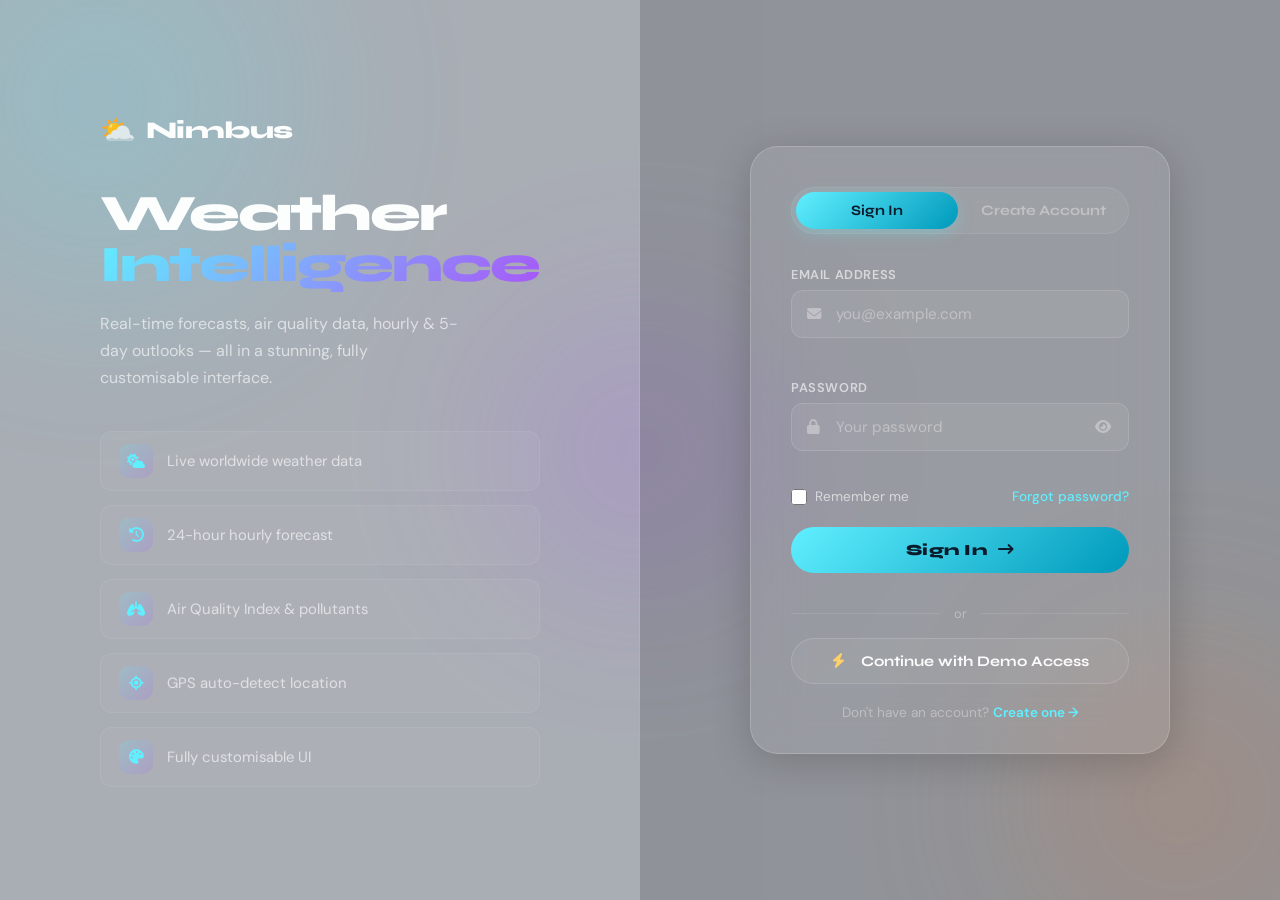
==== commit dc8b27dc: "Fix DOCTYPE declaration in login.html" ====
--- a/login.html
+++ b/login.html
@@ -1,4 +1,4 @@
-<!DOCTYPE html>
+ <!DOCTYPE html>
 <html lang="en">
 <head>
   <meta charset="UTF-8" />
--- a/style.css
+++ b/style.css
@@ -1437,3 +1437,30 @@
   .user-avatar-btn { width: 36px; height: 36px; font-size: 0.85rem; }
   .header-right { gap: 7px; }
 }
+
+
+#footerChangeKey {
+  display: none;
+}
+
+
+
+#apiModal {
+  display: none !important;
+}
+
+
+
+.bg-layer {
+  position: fixed;
+  inset: 0;
+  z-index: 0;
+  background: url("https://images.openai.com/static-rsc-4/eBYltuTvq8oPMva9ZMZC8PH_JHYLHMsUaZmfU8ZGMevISiXniSz305ei7ifsB5VKVRRqSla4QHc8IMTnodbLxUgai-blSM60DN9EhwSJkhlmE1nqyZSalt5BerrhXl1unim2rH_Xu-50D-4nabf9BClGuVXut5fzHB99U4H0ta0BhYqapR4A7rd6Vk9x0wDg?purpose=inline") no-repeat center/cover !important;
+}
+
+.bg-layer::before {
+  content: "";
+  position: absolute;
+  inset: 0;
+  background: rgba(10,20,40,0.35); /* only dark overlay */
+}
